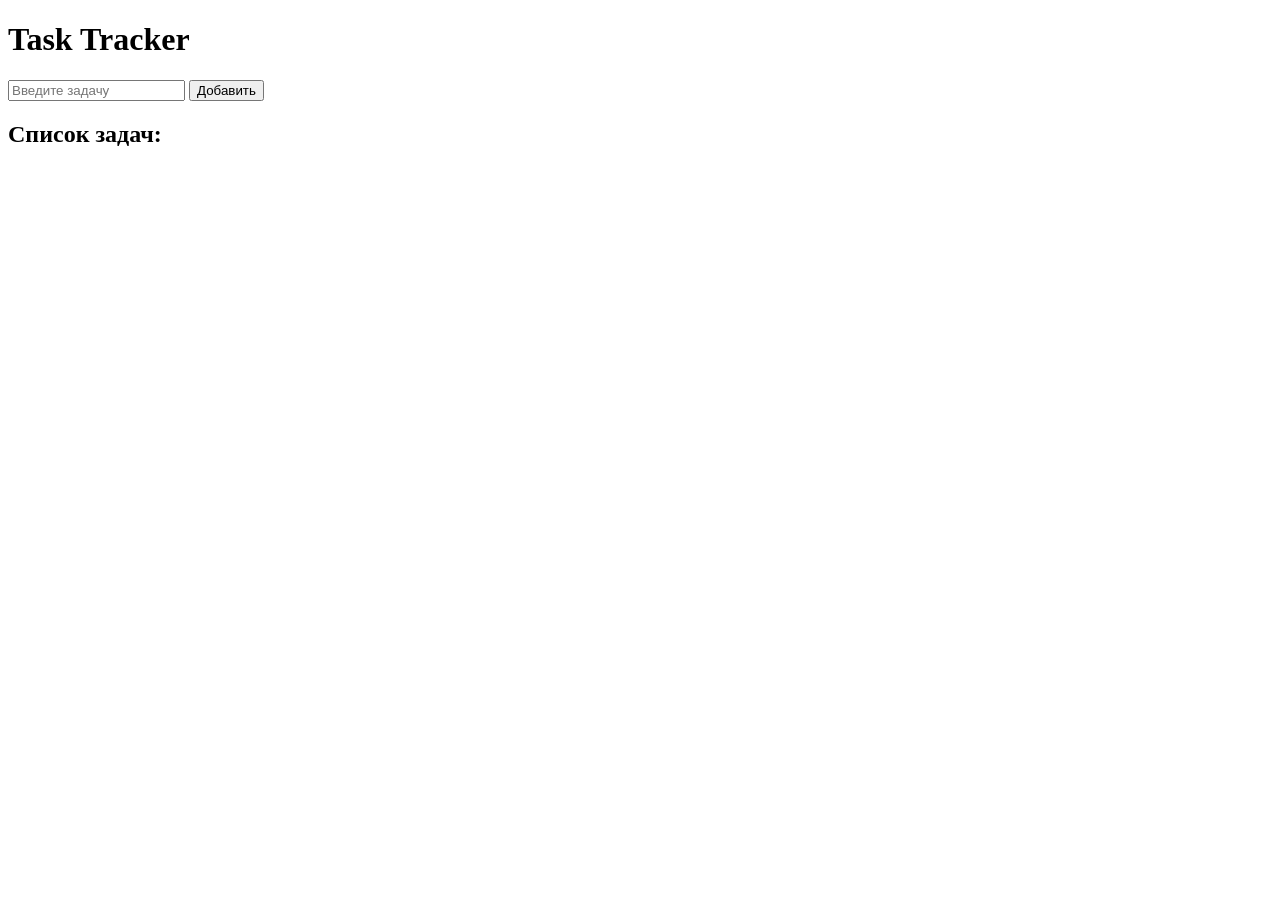
==== Tracker/wwwroot/index.html @ 6a4b8566 "Добавление html and js" ====
<!DOCTYPE html>
<html>
<head>
    <meta charset="UTF-8"/>
    <title>Task Tracker</title>
    <link rel="stylesheet" href="css/site.css"/>
</head>
<body>
<h1>Task Tracker</h1>
<input id="taskInput" type="text" placeholder="Введите задачу" />
<button onclick="addTask()">Добавить</button>
<h2>Список задач:</h2>
<div id="taskList"></div>
<script src="js/site.js"></script>
</body>
</html>
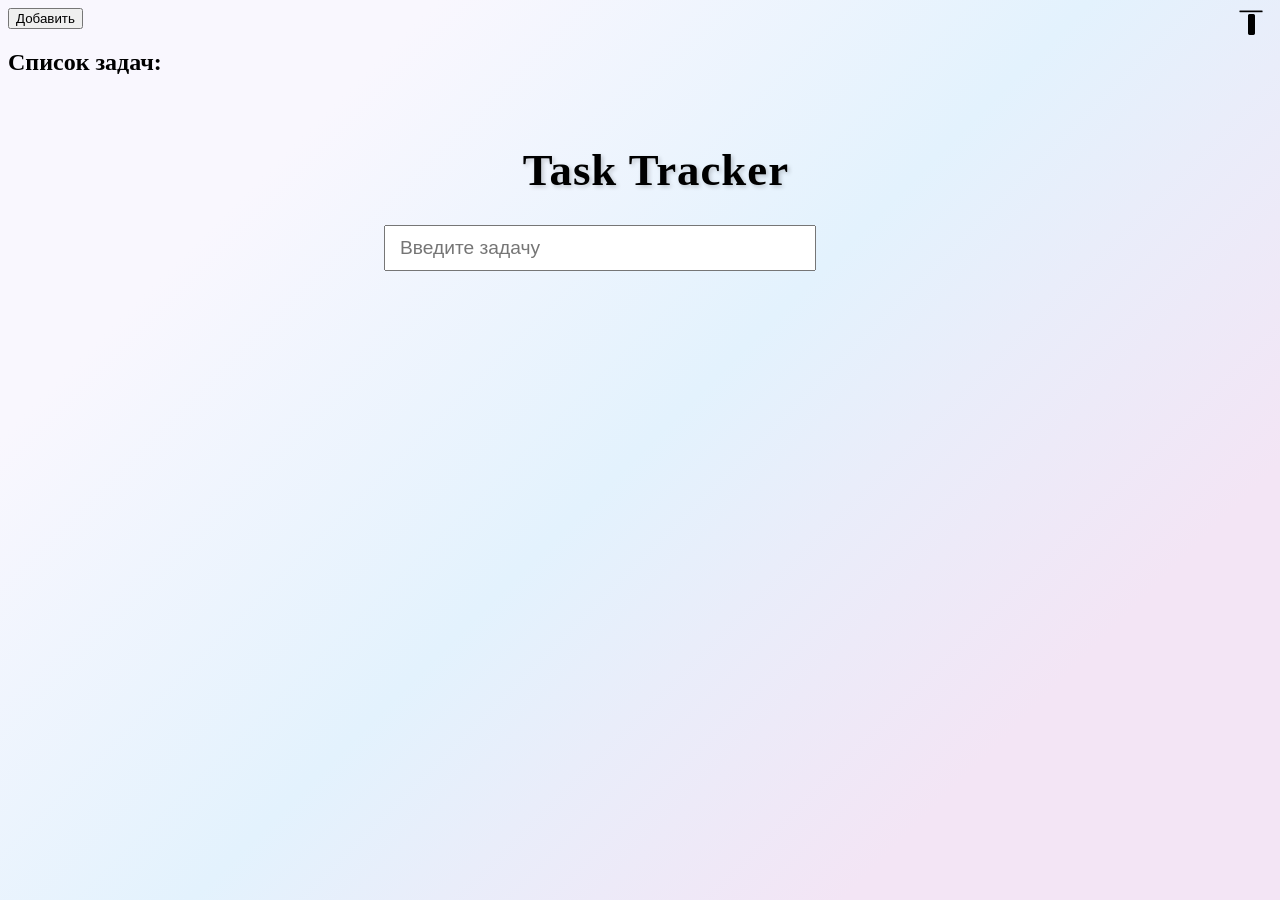
==== commit d7fc3d37: "Отлажены все баги, сделан частичный css" ====
--- a/Tracker/wwwroot/index.html
+++ b/Tracker/wwwroot/index.html
@@ -3,9 +3,11 @@
 <head>
     <meta charset="UTF-8"/>
     <title>Task Tracker</title>
+    <link rel="stylesheet" href="https://cdn.jsdelivr.net/npm/bootstrap-icons@1.10.0/font/bootstrap-icons.css">
     <link rel="stylesheet" href="css/site.css"/>
 </head>
 <body>
+<i class="bi bi-align-top" id="f_i"></i>
 <h1>Task Tracker</h1>
 <input id="taskInput" type="text" placeholder="Введите задачу" />
 <button onclick="addTask()">Добавить</button>
--- a/Tracker/wwwroot/css/site.css
+++ b/Tracker/wwwroot/css/site.css
@@ -0,0 +1,63 @@
+html {
+  font-size: 14px;
+}
+
+@media (min-width: 768px) {
+  html {
+    font-size: 16px;
+  }
+}
+
+.btn:focus, .btn:active:focus, .btn-link.nav-link:focus, .form-control:focus, .form-check-input:focus {
+  box-shadow: 0 0 0 0.1rem white, 0 0 0 0.25rem #258cfb;
+}
+
+html {
+  position: relative;
+  min-height: 100%;
+}
+
+body {
+  margin-bottom: 60px;
+  background: linear-gradient(135deg,
+  #f9f7fe 20%,    
+  #e3f2fd 50%, 
+  #f3e5f5 80% 
+  );
+}
+
+.form-floating > .form-control-plaintext::placeholder, .form-floating > .form-control::placeholder {
+  color: var(--bs-secondary-color);
+  text-align: end;
+}
+
+.form-floating > .form-control-plaintext:focus::placeholder, .form-floating > .form-control:focus::placeholder {
+  text-align: start;
+}
+
+h1 {
+  font-size: 2.8rem;
+  font-weight: 800;
+  margin-bottom: 10px;
+  position: fixed;
+  top: 15%;
+  left: 45%;
+  transform: translate(-20%, -40%);
+  z-index: 1;
+  text-shadow: 2px 2px 4px rgba(0, 0, 0, 0.2);
+  letter-spacing: 1px;
+}
+#f_i{
+  position: absolute;
+  right: 15px;
+  font-size: 1.75rem;
+}
+#taskInput{
+  position: fixed;
+  top: 25%;
+  left: 30%;
+  width: 100%;
+  max-width: 400px;
+  padding: 10px 14px;
+  font-size: 1.2rem;
+}
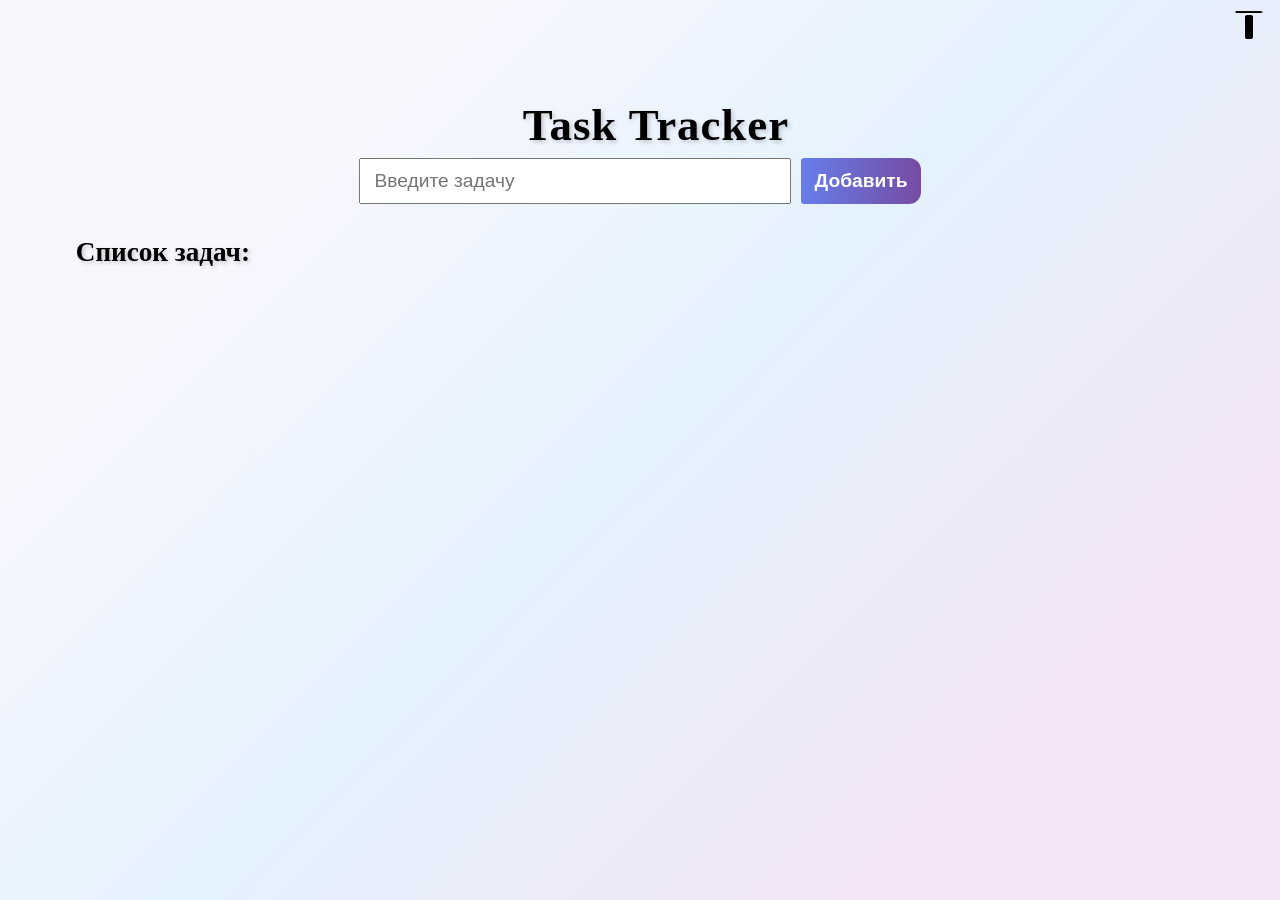
==== commit 60b3e88d: "CSS реализован" ====
--- a/Tracker/wwwroot/index.html
+++ b/Tracker/wwwroot/index.html
@@ -1,18 +1,24 @@
 <!DOCTYPE html>
 <html>
-<head>
-    <meta charset="UTF-8"/>
-    <title>Task Tracker</title>
-    <link rel="stylesheet" href="https://cdn.jsdelivr.net/npm/bootstrap-icons@1.10.0/font/bootstrap-icons.css">
-    <link rel="stylesheet" href="css/site.css"/>
-</head>
-<body>
-<i class="bi bi-align-top" id="f_i"></i>
-<h1>Task Tracker</h1>
-<input id="taskInput" type="text" placeholder="Введите задачу" />
-<button onclick="addTask()">Добавить</button>
-<h2>Список задач:</h2>
-<div id="taskList"></div>
-<script src="js/site.js"></script>
-</body>
+    <head>
+        <meta charset="UTF-8"/>
+        <title>Task Tracker</title>
+        <link rel="stylesheet" href="https://cdn.jsdelivr.net/npm/bootstrap-icons@1.10.0/font/bootstrap-icons.css">
+        <link rel="stylesheet" href="css/site.css"/>
+    </head>
+    <body>
+        <i class="bi bi-align-top" id="f_i"></i>
+        <h1>Task Tracker</h1>
+        <div class="container">
+            <input id="taskInput" type="text" placeholder="Введите задачу" />
+            <button id="add" onclick="addTask()">Добавить</button>
+        </div>
+        <div class="list_container">
+            <div class="list-header">
+                <h2>Список задач:</h2>
+            </div>
+            <div id="taskList"></div>
+        </div>
+    <script src="js/site.js"></script>
+    </body>
 </html>
--- a/Tracker/wwwroot/css/site.css
+++ b/Tracker/wwwroot/css/site.css
@@ -40,7 +40,7 @@
   font-weight: 800;
   margin-bottom: 10px;
   position: fixed;
-  top: 15%;
+  top: 10%;
   left: 45%;
   transform: translate(-20%, -40%);
   z-index: 1;
@@ -50,14 +50,114 @@
 #f_i{
   position: absolute;
   right: 15px;
-  font-size: 1.75rem;
+  font-size: 2rem;
+}
+.container{
+  display: flex;
+  flex-wrap: nowrap;
+  justify-content: center;
+  padding: 150px;
+  gap: 10px;
 }
 #taskInput{
-  position: fixed;
-  top: 25%;
-  left: 30%;
   width: 100%;
   max-width: 400px;
   padding: 10px 14px;
   font-size: 1.2rem;
-}+}
+#add{
+  background: linear-gradient(90deg, #667eea, #764ba2);
+  color: white;
+  border: none;
+  padding: 10px 14px;
+  border-radius: 3px 12px 12px 3px;
+  font-size: 1.2rem;
+  font-weight: 600;
+  cursor: pointer;
+  white-space: nowrap;
+}
+
+.list_container {
+  display: flex;
+  align-items: flex-start;
+  gap: 40px;
+  max-width: 900px;
+  margin: -150px auto 0;
+  padding: 0 20px;
+  transform: translateX(-60px);
+}
+.list-header{
+  width: 200px;
+  padding-top: 10px;
+}
+.list_container h2{
+  font-size: 1.7rem;
+  font-weight: 800;
+  margin-bottom: 10px;
+  transform: translateX(-80px);
+  text-shadow: 2px 2px 4px rgba(0, 0, 0, 0.2);
+  text-align: right;
+  white-space: nowrap;
+}
+
+#taskList{
+  margin-top: 20px;
+  flex: 1;
+  max-width: 500px;
+  min-height: 200px;
+}
+.task{
+  background: whitesmoke;
+  border-radius: 12px;
+  padding: 18px 22px;
+  margin-bottom: 12px;
+  box-shadow: 0 4px 15px rgba(0, 0, 0, 0.05);
+  border: 1px solid #eee;
+  display: flex;
+  align-items: center;  
+  justify-content: space-between;
+}
+.task:hover{
+  transform: translateY(-3px);
+  box-shadow: 0 4px 15px rgba(0, 0, 0, 0.05);
+}
+.task-text{
+  font-size: 1.5rem;
+  color: #333;
+  flex: 1;
+  padding-left: 15px;
+  position: relative;
+}
+.task-text::before{
+  content: '•';
+  position: absolute;
+  left: 0;
+  padding: 0 -15px;
+  color: black;
+  font-size: 1.8rem;
+  font-weight: bold;
+}
+.btn_del{
+  font-size: 0.9rem;
+  padding: 8px 15px;
+  background: linear-gradient(90deg, #ff6b6b, #ff4757);
+  color: white;
+  border: none;
+  border-radius: 8px;
+  font-weight: 600;
+  cursor: pointer;
+  transition: all 0.3s ease;
+}
+.btn_del:hover{
+  background: linear-gradient(90deg, #ff4757, #ff3333);
+}
+#n_f{
+  margin-top: 17px;
+  font-size: 1.1rem;
+  text-align: center;
+  color: black;
+  font-weight: bold;
+  background: rgba(255, 255, 255, 0.7);
+  border-radius: 12px;
+  border: 2px dashed #ddd;
+}
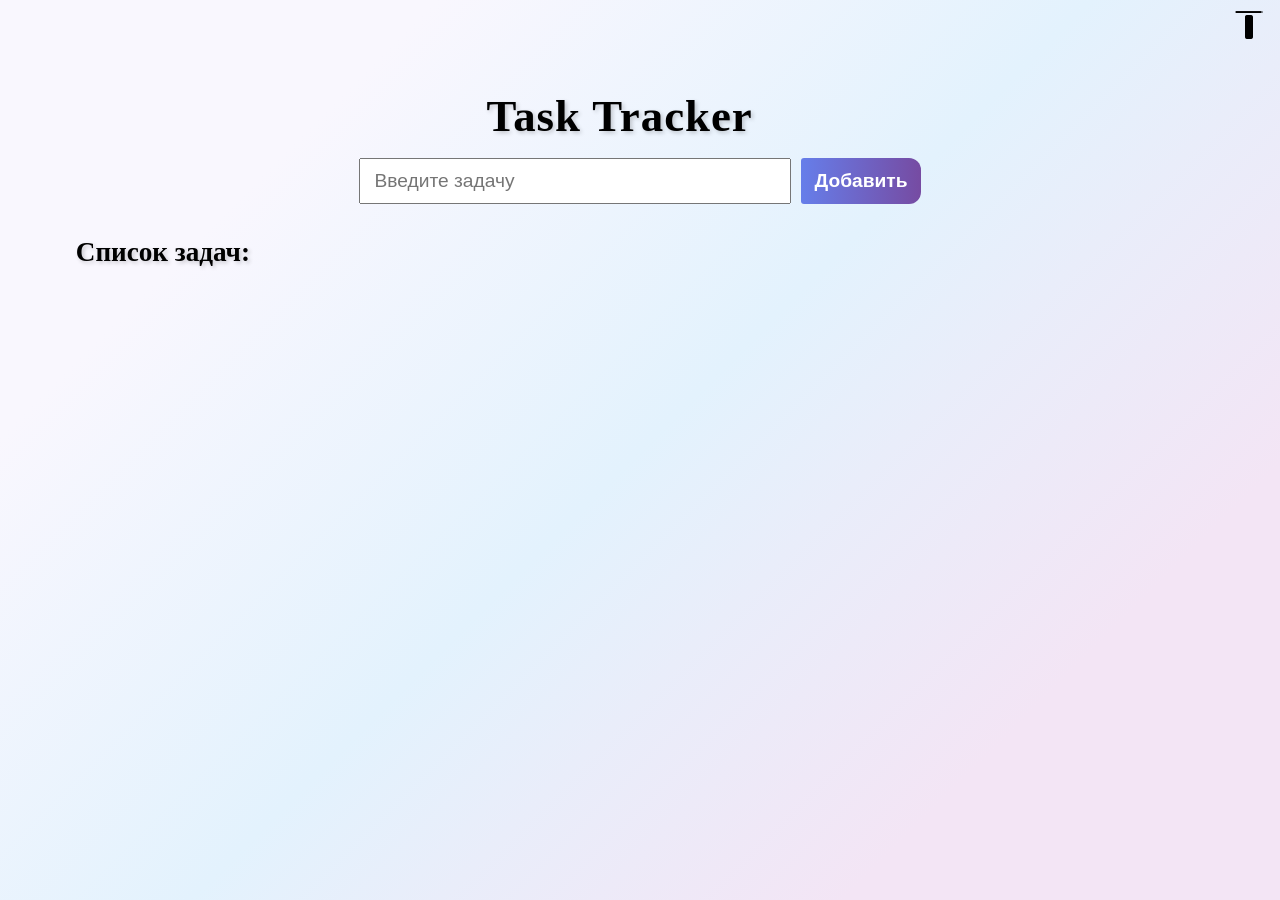
==== commit f3d51438: "Полное готовое веб-приложение" ====
--- a/Tracker/wwwroot/index.html
+++ b/Tracker/wwwroot/index.html
@@ -8,7 +8,9 @@
     </head>
     <body>
         <i class="bi bi-align-top" id="f_i"></i>
-        <h1>Task Tracker</h1>
+        <div id="title_h1">
+            <h1>Task Tracker</h1>
+        </div>
         <div class="container">
             <input id="taskInput" type="text" placeholder="Введите задачу" />
             <button id="add" onclick="addTask()">Добавить</button>
--- a/Tracker/wwwroot/css/site.css
+++ b/Tracker/wwwroot/css/site.css
@@ -36,17 +36,16 @@
 }
 
 h1 {
+  position: absolute;
+  left: 38%;
+  top: 60px;
   font-size: 2.8rem;
   font-weight: 800;
-  margin-bottom: 10px;
-  position: fixed;
-  top: 10%;
-  left: 45%;
-  transform: translate(-20%, -40%);
-  z-index: 1;
   text-shadow: 2px 2px 4px rgba(0, 0, 0, 0.2);
   letter-spacing: 1px;
+  z-index: 1;
 }
+
 #f_i{
   position: absolute;
   right: 15px;
@@ -105,8 +104,10 @@
   flex: 1;
   max-width: 500px;
   min-height: 200px;
+  
 }
 .task{
+  flex-wrap: wrap;
   background: whitesmoke;
   border-radius: 12px;
   padding: 18px 22px;
@@ -124,9 +125,12 @@
 .task-text{
   font-size: 1.5rem;
   color: #333;
-  flex: 1;
+  flex: 1 1 40%;
+  max-width: 250px;
   padding-left: 15px;
   position: relative;
+  word-wrap: break-word;
+  overflow-wrap: break-word;
 }
 .task-text::before{
   content: '•';
@@ -161,3 +165,22 @@
   border-radius: 12px;
   border: 2px dashed #ddd;
 }
+.edit_btn{
+  font-size: 0.7rem;
+  padding: 6px 12px;
+  margin-right: 5px;
+  background: linear-gradient(135deg, #4facfe, #0f5132);
+  color: white;
+  border: none;
+  border-radius: 8px;
+  font-weight: 600;
+  cursor: pointer;
+  transition: all 0.3s ease;
+}
+.edit_btn:hover{
+  background: linear-gradient(135deg, #3a9cf5, #0d4528);
+}
+.edit_btn.save_mode {
+  font-size: 0.75rem;
+  background: linear-gradient(135deg, #2a8bf2, #198754);
+}
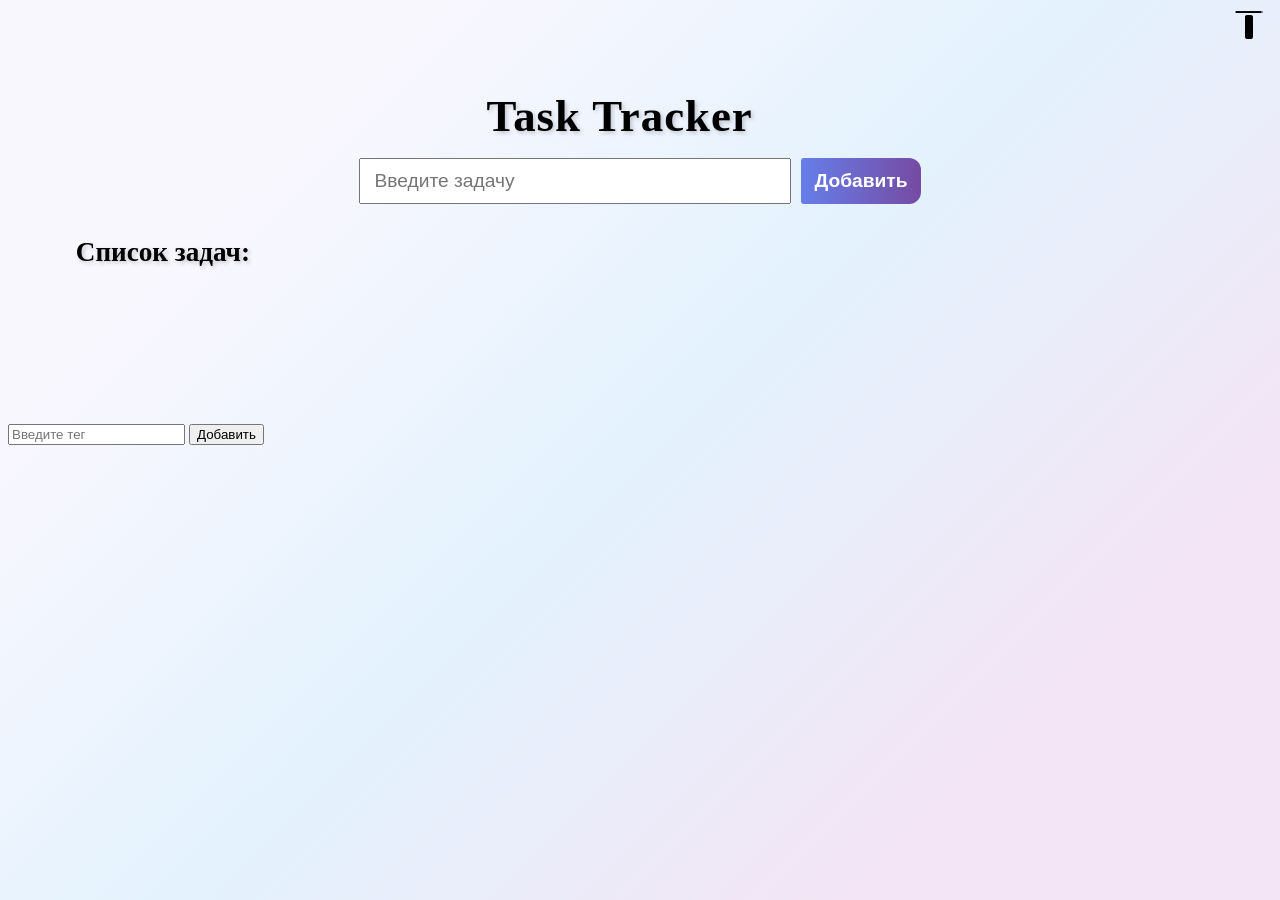
==== commit e2634572: "Добавлены изменения" ====
--- a/Tracker/wwwroot/index.html
+++ b/Tracker/wwwroot/index.html
@@ -11,16 +11,29 @@
         <div id="title_h1">
             <h1>Task Tracker</h1>
         </div>
+        <!--Основное поле для ввода задачи -->
         <div class="container">
             <input id="taskInput" type="text" placeholder="Введите задачу" />
             <button id="add" onclick="addTask()">Добавить</button>
         </div>
+        <!--Главня задача -->
         <div class="list_container">
             <div class="list-header">
                 <h2>Список задач:</h2>
             </div>
             <div id="taskList"></div>
         </div>
-    <script src="js/site.js"></script>
+        <!--Для тегов контейнер -->
+        <div>
+            <input id="tagInput" type="text" placeholder="Введите тег" />
+            <button onclick="CreatedTag()">Добавить</button>
+            <div id="tags-container">
+                <div class="tags-section"></div>
+            </div>
+        </div>
+        <script src="js/site.js"></script>
+        <script src="js/subtask.js"></script>
+        <script src="js/comment.js"></script>
+        <script src="js/tags.js"></script>
     </body>
 </html>
--- a/Tracker/wwwroot/css/site.css
+++ b/Tracker/wwwroot/css/site.css
@@ -141,6 +141,7 @@
   font-size: 1.8rem;
   font-weight: bold;
 }
+
 .btn_del{
   font-size: 0.9rem;
   padding: 8px 15px;
@@ -183,4 +184,22 @@
 .edit_btn.save_mode {
   font-size: 0.75rem;
   background: linear-gradient(135deg, #2a8bf2, #198754);
-}+}
+.subtask {
+  display: block;        
+  width: 100%;           
+  margin: 5px 0;        
+  padding: 5px;          
+  border-bottom: 1px solid #eee;
+}
+.sub_btn_del{
+  font-size: 0.8rem;
+  padding: 2px 5px;
+  background: linear-gradient(90deg, #ff6b6b, #ff4757);
+  color: white;
+  border: none;
+  border-radius: 8px;
+  font-weight: 600;
+  cursor: pointer;
+  transition: all 0.3s ease;
+}
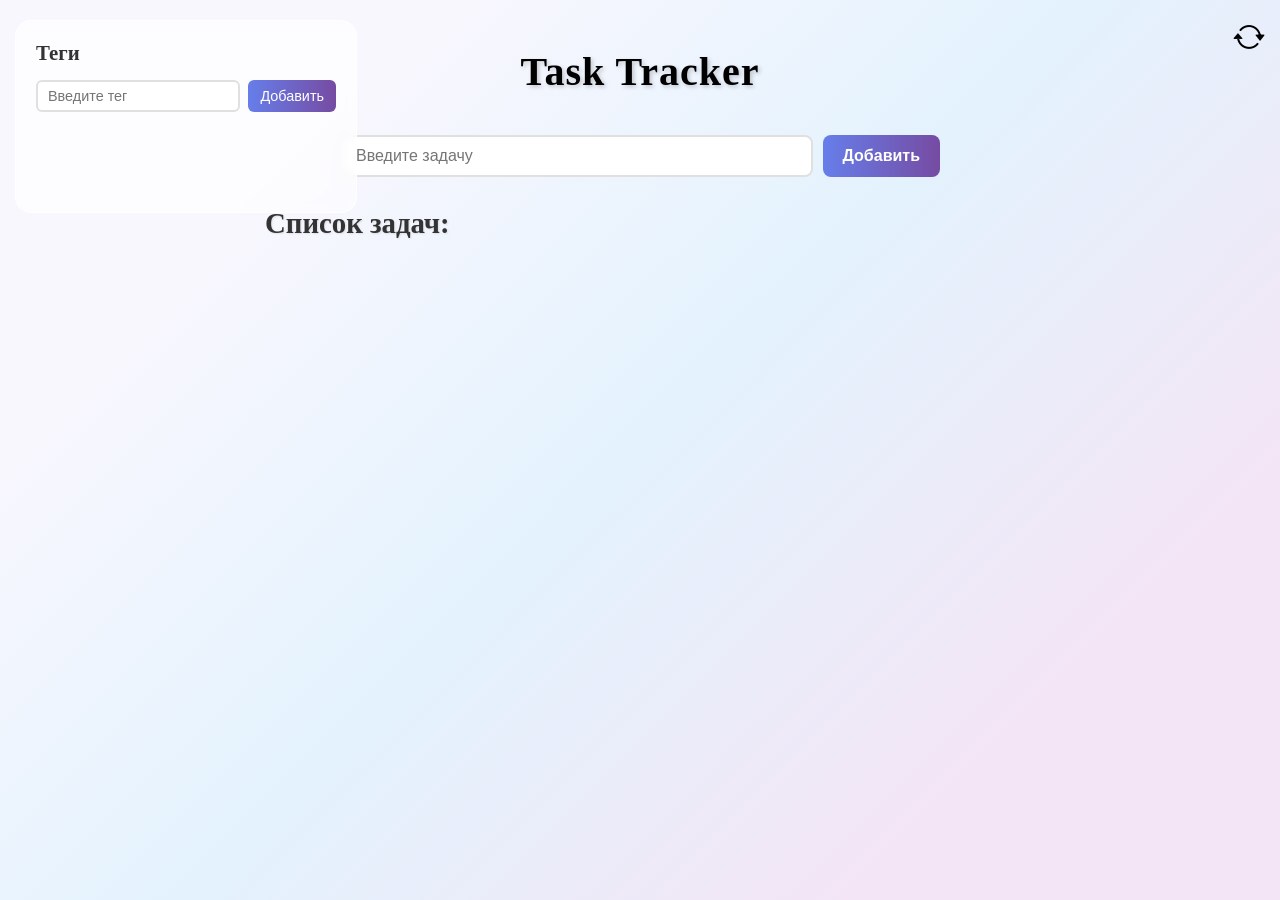
==== commit 1d5fdf1d: "Project" ====
--- a/Tracker/wwwroot/index.html
+++ b/Tracker/wwwroot/index.html
@@ -1,39 +1,45 @@
 <!DOCTYPE html>
 <html>
-    <head>
-        <meta charset="UTF-8"/>
-        <title>Task Tracker</title>
-        <link rel="stylesheet" href="https://cdn.jsdelivr.net/npm/bootstrap-icons@1.10.0/font/bootstrap-icons.css">
-        <link rel="stylesheet" href="css/site.css"/>
-    </head>
-    <body>
-        <i class="bi bi-align-top" id="f_i"></i>
-        <div id="title_h1">
-            <h1>Task Tracker</h1>
-        </div>
-        <!--Основное поле для ввода задачи -->
-        <div class="container">
-            <input id="taskInput" type="text" placeholder="Введите задачу" />
-            <button id="add" onclick="addTask()">Добавить</button>
-        </div>
-        <!--Главня задача -->
-        <div class="list_container">
-            <div class="list-header">
-                <h2>Список задач:</h2>
-            </div>
-            <div id="taskList"></div>
-        </div>
-        <!--Для тегов контейнер -->
-        <div>
+<head>
+    <meta charset="UTF-8"/>
+    <title>Task Tracker</title>
+    <link rel="stylesheet" href="https://cdn.jsdelivr.net/npm/bootstrap-icons@1.10.0/font/bootstrap-icons.css">
+    <link rel="stylesheet" href="css/site.css"/>
+</head>
+<body>
+<i class="bi bi-arrow-repeat" id="f_i"></i>
+
+<h1>Task Tracker</h1>
+
+<!-- Основное поле для ввода задачи -->
+<div class="container">
+    <input id="taskInput" type="text" placeholder="Введите задачу" />
+    <button id="add" onclick="addTask()">Добавить</button>
+</div>
+
+<!-- Список задач -->
+<div class="list_container">
+    <div class="list-header">
+        <h2>Список задач:</h2>
+    </div>
+    <div id="taskList"></div>
+</div>
+
+<!-- Секция тегов (под списком задач) -->
+<div class="tags-section">
+    <div class="tags-header">
+        <h3>Теги</h3>
+        <div class="tag-input-container">
             <input id="tagInput" type="text" placeholder="Введите тег" />
             <button onclick="CreatedTag()">Добавить</button>
-            <div id="tags-container">
-                <div class="tags-section"></div>
-            </div>
         </div>
-        <script src="js/site.js"></script>
-        <script src="js/subtask.js"></script>
-        <script src="js/comment.js"></script>
-        <script src="js/tags.js"></script>
-    </body>
+    </div>
+    <div id="tags-container"></div>
+</div>
+
+<script src="js/site.js"></script>
+<script src="js/subtask.js"></script>
+<script src="js/comment.js"></script>
+<script src="js/tags.js"></script>
+</body>
 </html>
--- a/Tracker/wwwroot/css/site.css
+++ b/Tracker/wwwroot/css/site.css
@@ -20,186 +20,397 @@
 body {
   margin-bottom: 60px;
   background: linear-gradient(135deg,
-  #f9f7fe 20%,    
-  #e3f2fd 50%, 
-  #f3e5f5 80% 
+  #f9f7fe 20%,
+  #e3f2fd 50%,
+  #f3e5f5 80%
   );
-}
-
-.form-floating > .form-control-plaintext::placeholder, .form-floating > .form-control::placeholder {
-  color: var(--bs-secondary-color);
-  text-align: end;
-}
-
-.form-floating > .form-control-plaintext:focus::placeholder, .form-floating > .form-control:focus::placeholder {
-  text-align: start;
+  padding: 20px;
 }
 
 h1 {
-  position: absolute;
-  left: 38%;
-  top: 60px;
-  font-size: 2.8rem;
+  text-align: center;
+  font-size: 2.5rem;
   font-weight: 800;
   text-shadow: 2px 2px 4px rgba(0, 0, 0, 0.2);
   letter-spacing: 1px;
-  z-index: 1;
+  margin: 20px 0 40px 0;
 }
 
 #f_i{
   position: absolute;
   right: 15px;
+  top: 20px;
   font-size: 2rem;
-}
-.container{
-  display: flex;
-  flex-wrap: nowrap;
+  cursor: pointer;
+}
+
+/* Основной контейнер для ввода задачи */
+.container {
+  display: flex;
   justify-content: center;
-  padding: 150px;
   gap: 10px;
-}
-#taskInput{
-  width: 100%;
-  max-width: 400px;
+  margin-bottom: 30px;
+  max-width: 600px;
+  margin-left: auto;
+  margin-right: auto;
+}
+
+#taskInput {
+  flex: 1;
   padding: 10px 14px;
-  font-size: 1.2rem;
-}
-#add{
+  font-size: 1rem;
+  border: 2px solid #e0e0e0;
+  border-radius: 8px;
+  transition: all 0.3s ease;
+}
+
+#taskInput:focus {
+  border-color: #667eea;
+  outline: none;
+  box-shadow: 0 0 0 3px rgba(102, 126, 234, 0.1);
+}
+
+#add {
   background: linear-gradient(90deg, #667eea, #764ba2);
   color: white;
   border: none;
-  padding: 10px 14px;
-  border-radius: 3px 12px 12px 3px;
-  font-size: 1.2rem;
+  padding: 10px 20px;
+  border-radius: 8px;
+  font-size: 1rem;
   font-weight: 600;
   cursor: pointer;
   white-space: nowrap;
-}
-
+  transition: all 0.3s ease;
+}
+
+#add:hover {
+  transform: translateY(-2px);
+  box-shadow: 0 4px 15px rgba(102, 126, 234, 0.3);
+}
+
+/* Контейнер для списка задач */
 .list_container {
+  max-width: 750px;
+  margin: 0 auto 30px auto;
+}
+
+.list-header h2 {
+  font-size: 1.8rem;
+  font-weight: 700;
+  color: #333;
+  margin-bottom: 20px;
+  text-shadow: 1px 1px 2px rgba(0, 0, 0, 0.1);
+}
+
+#taskList {
+  min-height: 200px;
+}
+
+/* Стиль задачи */
+.task {
+  background: white;
+  border-radius: 12px;
+  padding: 15px;
+  margin-bottom: 15px;
+  box-shadow: 0 2px 8px rgba(0, 0, 0, 0.05);
+  border: 1px solid #eee;
+  display: flex;
+  flex-direction: column;
+  transition: all 0.3s ease;
+}
+
+.task:hover {
+  box-shadow: 0 4px 12px rgba(0, 0, 0, 0.1);
+}
+
+/* Контейнер для тегов в задаче */
+.task-tags-container {
+  display: flex;
+  flex-wrap: wrap;
+  gap: 5px;
+  margin-bottom: 10px;
+}
+
+/* Стиль для тегов внутри задачи */
+.task-tag {
+  background: linear-gradient(135deg, #667eea, #764ba2);
+  color: white;
+  padding: 2px 8px;
+  border-radius: 12px;
+  font-size: 0.75rem;
+  display: inline-flex;
+  align-items: center;
+}
+
+.task-tag span {
+  margin-left: 4px;
+  font-weight: bold;
+  cursor: pointer;
+  font-size: 0.8rem;
+}
+
+/* Контейнер для содержимого задачи */
+.task-content {
   display: flex;
   align-items: flex-start;
-  gap: 40px;
-  max-width: 900px;
-  margin: -150px auto 0;
-  padding: 0 20px;
-  transform: translateX(-60px);
-}
-.list-header{
-  width: 200px;
-  padding-top: 10px;
-}
-.list_container h2{
-  font-size: 1.7rem;
-  font-weight: 800;
-  margin-bottom: 10px;
-  transform: translateX(-80px);
-  text-shadow: 2px 2px 4px rgba(0, 0, 0, 0.2);
-  text-align: right;
-  white-space: nowrap;
-}
-
-#taskList{
-  margin-top: 20px;
-  flex: 1;
-  max-width: 500px;
-  min-height: 200px;
-  
-}
-.task{
-  flex-wrap: wrap;
-  background: whitesmoke;
-  border-radius: 12px;
-  padding: 18px 22px;
-  margin-bottom: 12px;
-  box-shadow: 0 4px 15px rgba(0, 0, 0, 0.05);
-  border: 1px solid #eee;
-  display: flex;
-  align-items: center;  
-  justify-content: space-between;
-}
-.task:hover{
-  transform: translateY(-3px);
-  box-shadow: 0 4px 15px rgba(0, 0, 0, 0.05);
-}
-.task-text{
+  gap: 15px;
+}
+
+/* Текст задачи */
+.task-text {
   font-size: 1.5rem;
   color: #333;
-  flex: 1 1 40%;
-  max-width: 250px;
+  font-weight: 700;
+  min-width: 150px;
   padding-left: 15px;
   position: relative;
-  word-wrap: break-word;
-  overflow-wrap: break-word;
-}
-.task-text::before{
+}
+
+.task-text::before {
   content: '•';
   position: absolute;
   left: 0;
-  padding: 0 -15px;
-  color: black;
-  font-size: 1.8rem;
+  color: #667eea;
+  font-size: 1.5rem;
   font-weight: bold;
 }
 
-.btn_del{
+/* Контейнер для кнопок */
+.task-buttons {
+  display: grid;
+  grid-template-columns: 1fr 1fr; 
+  gap: 15px;
+  width: 250px; 
+  margin-left: 240px;
+}
+
+/* Компактные кнопки */
+.task button {
+  padding: 4px 8px;
+  font-size: 0.75rem;
+  border: none;
+  border-radius: 4px;
+  font-weight: 500;
+  cursor: pointer;
+  transition: all 0.2s ease;
+  white-space: nowrap;
+}
+
+/* Стили для разных типов кнопок */
+.sub_btn, .sub_list, .add_com {
+  background: linear-gradient(135deg, #a8edea, #fed6e3);
+  color: #333;
+}
+
+.edit_btn {
+  background: linear-gradient(135deg, #4facfe, #00f2fe);
+  color: white;
+}
+
+.btn_del {
+  background: linear-gradient(90deg, #ff6b6b, #ff4757);
+  color: white;
+}
+
+.edit_btn.save_mode {
+  background: linear-gradient(135deg, #2a8bf2, #198754);
+}
+
+.subtask {
+  display: flex;
+  align-items: center;
+  gap: 8px;
+  padding: 5px 0;
+  margin-left: 20px;
   font-size: 0.9rem;
-  padding: 8px 15px;
-  background: linear-gradient(90deg, #ff6b6b, #ff4757);
+  border-bottom: 1px solid #f0f0f0;
+}
+
+.subtask input[type="checkbox"] {
+  margin: 0;
+}
+
+.sub-task-text {
+  flex: 1;
+  font-size: 0.9rem;
+}
+
+.sub_btn_del {
+  padding: 2px 6px !important;
+  font-size: 0.7rem !important;
+  background: linear-gradient(90deg, #ff6b6b, #ff4757) !important;
+  color: white !important;
+}
+
+.listClose {
+  margin-top: 8px;
+  margin-left: 20px;
+  background: none !important;
+  color: #667eea !important;
+  text-decoration: underline;
+  font-size: 0.8rem !important;
+  padding: 2px 0 !important;
+}
+
+.tags-section {
+  max-width: 300px;
+  position: fixed; 
+  top: 20px;
+  left: 15px;
+  width: 300px;
+  margin: 0;
+  padding: 20px;
+  background: rgba(255, 255, 255, 0.6);
+  backdrop-filter: blur(5px);
+  border-radius: 16px;
+  border: 1px solid rgba(255, 255, 255, 0.8);
+}
+
+.tags-header {
+  display: flex;
+  align-items: center;
+  gap: 15px;
+  margin-bottom: 20px;
+  flex-wrap: wrap;
+}
+
+.tags-header h3 {
+  font-size: 1.3rem;
+  font-weight: 700;
+  color: #333;
+  margin: 0;
+}
+
+.tag-input-container {
+  display: flex;
+  gap: 8px;
+  flex: 1;
+  max-width: 350px;
+}
+
+#tagInput {
+  flex: 1;
+  padding: 6px 10px;
+  border: 2px solid #e0e0e0;
+  border-radius: 6px;
+  font-size: 0.9rem;
+}
+
+#tagInput:focus {
+  border-color: #667eea;
+  outline: none;
+}
+
+button[onclick="CreatedTag()"] {
+  background: linear-gradient(90deg, #667eea, #764ba2);
   color: white;
   border: none;
-  border-radius: 8px;
-  font-weight: 600;
-  cursor: pointer;
-  transition: all 0.3s ease;
-}
-.btn_del:hover{
-  background: linear-gradient(90deg, #ff4757, #ff3333);
-}
-#n_f{
-  margin-top: 17px;
-  font-size: 1.1rem;
+  padding: 6px 12px;
+  border-radius: 6px;
+  font-size: 0.9rem;
+  font-weight: 500;
+  cursor: pointer;
+  white-space: nowrap;
+}
+
+
+#tags-container {
+  display: flex;
+  flex-wrap: wrap;
+  gap: 8px;
+  min-height: 60px;
+}
+
+.tag {
+  background: linear-gradient(135deg, #667eea, #764ba2);
+  color: white;
+  padding: 4px 12px;
+  border-radius: 16px;
+  font-size: 0.85rem;
+  cursor: grab;
+  display: inline-block;
+  box-shadow: 0 2px 5px rgba(102, 126, 234, 0.2);
+  transition: all 0.2s ease;
+  border: 1px solid rgba(255, 255, 255, 0.2);
+}
+
+.tag:hover {
+  transform: translateY(-1px);
+  box-shadow: 0 3px 8px rgba(102, 126, 234, 0.3);
+}
+
+.tag:active {
+  cursor: grabbing;
+  transform: scale(0.98);
+}
+
+#n_f {
   text-align: center;
-  color: black;
-  font-weight: bold;
+  color: #666;
+  font-weight: 500;
   background: rgba(255, 255, 255, 0.7);
   border-radius: 12px;
   border: 2px dashed #ddd;
-}
-.edit_btn{
-  font-size: 0.7rem;
-  padding: 6px 12px;
-  margin-right: 5px;
-  background: linear-gradient(135deg, #4facfe, #0f5132);
-  color: white;
-  border: none;
-  border-radius: 8px;
-  font-weight: 600;
-  cursor: pointer;
-  transition: all 0.3s ease;
-}
-.edit_btn:hover{
-  background: linear-gradient(135deg, #3a9cf5, #0d4528);
-}
-.edit_btn.save_mode {
-  font-size: 0.75rem;
-  background: linear-gradient(135deg, #2a8bf2, #198754);
-}
-.subtask {
-  display: block;        
-  width: 100%;           
-  margin: 5px 0;        
-  padding: 5px;          
-  border-bottom: 1px solid #eee;
-}
-.sub_btn_del{
+  padding: 30px;
+}
+.subtask.completed {
+  background-color: rgba(40, 167, 69, 0.15); 
+  border-left: 3px solid #28a745; 
+  border-radius: 6px;
+}
+
+.subtask.completed .sub-task-text {
+  color: #28a745;  /* Зеленый текст */
+  font-weight: 500;
+}
+/* Стиль для выполненной задачи (когда все подзадачи сделаны) */
+.task-completed {
+  background-color: rgba(40, 167, 69, 0.1) !important;
+  border-left: 4px solid #28a745;
+}
+
+.task-completed .task-text {
+  color: #28a745;
+  font-weight: 500;
+}
+input[id^="task-right-container-"] {
+  width: 250px;
+  padding: 4px 8px;
   font-size: 0.8rem;
-  padding: 2px 5px;
-  background: linear-gradient(90deg, #ff6b6b, #ff4757);
-  color: white;
-  border: none;
-  border-radius: 8px;
-  font-weight: 600;
-  cursor: pointer;
-  transition: all 0.3s ease;
-}
+  border: 1px solid #ddd;
+  border-radius: 4px;
+  height: 28px;
+  box-sizing: border-box;
+  position: relative;
+  bottom: 40px;
+  left: 20px;
+}
+#bb{
+  gap: 12px; 
+  margin-top: 20px;
+  justify-content: flex-start;
+  align-items: center;
+  flex-wrap: wrap;
+}
+/* Стили для чекбокса */
+.subtask input[type="checkbox"] {
+  width: 18px;
+  height: 18px;
+  cursor: pointer;
+  accent-color: #4CAF50; /* Цвет когда отмечен */
+  margin-right: 10px;
+}
+
+/* Стили для выполненной подзадачи */
+.subtask.completed {
+  opacity: 0.8;
+  background-color: rgba(76, 175, 80, 0.1);
+  border-radius: 5px;
+  padding: 5px;
+}
+
+.subtask.completed .sub-task-text {
+  text-decoration: line-through;
+  color: #666;
+}
+    
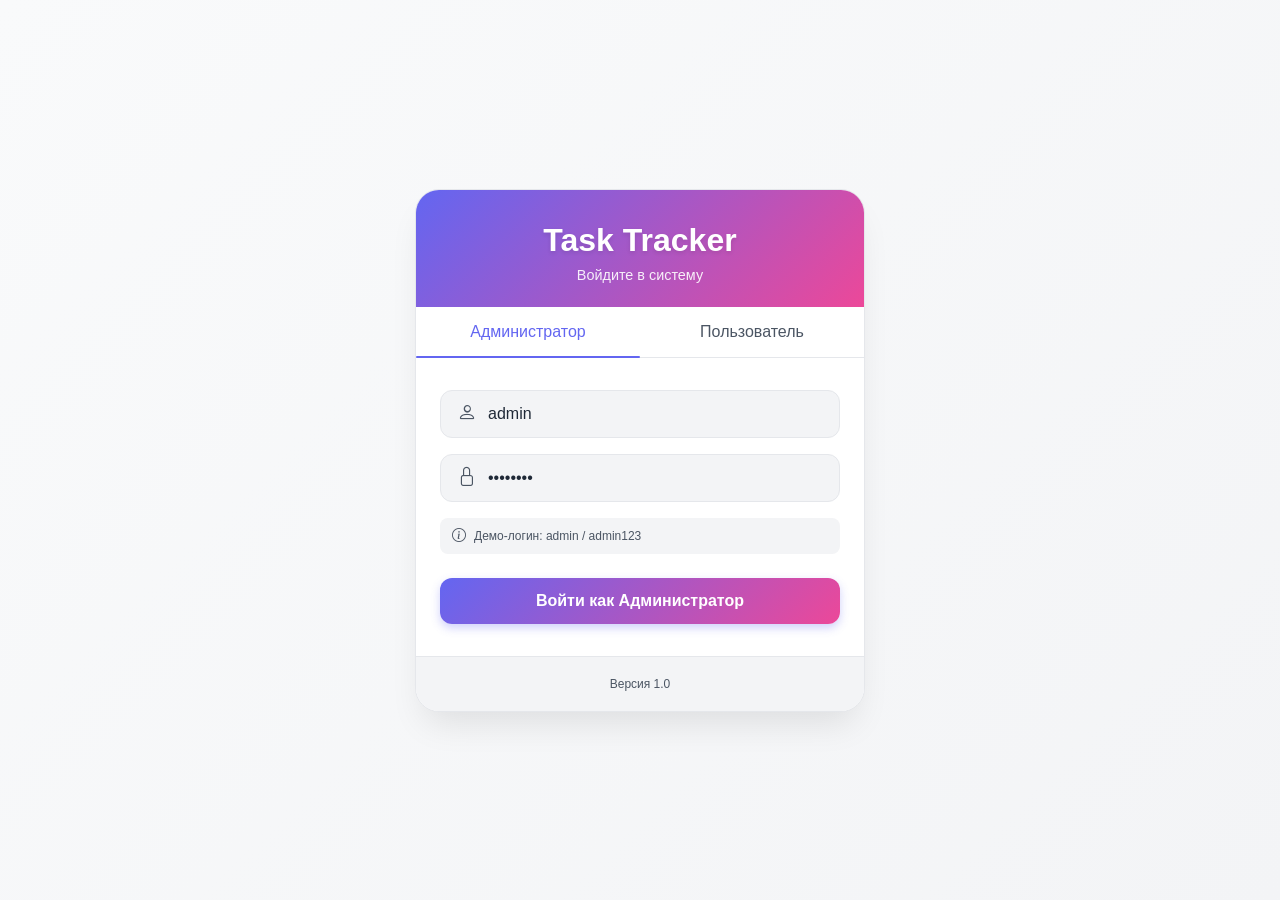
==== commit a535039e: "Created user window" ====
--- a/Tracker/wwwroot/index.html
+++ b/Tracker/wwwroot/index.html
@@ -1,45 +1,61 @@
 <!DOCTYPE html>
-<html>
+<html lang="ru">
 <head>
-    <meta charset="UTF-8"/>
-    <title>Task Tracker</title>
+    <meta charset="UTF-8">
+    <meta name="viewport" content="width=device-width, initial-scale=1.0">
+    <title>Task Tracker - Вход</title>
     <link rel="stylesheet" href="https://cdn.jsdelivr.net/npm/bootstrap-icons@1.10.0/font/bootstrap-icons.css">
-    <link rel="stylesheet" href="css/site.css"/>
+    <link rel="stylesheet" href="css/main.css"/>
 </head>
 <body>
-<i class="bi bi-arrow-repeat" id="f_i"></i>
+<div class="auth-container">
+    <div class="auth-card">
+        <div class="auth-header">
+            <h1>Task Tracker</h1>
+            <p>Войдите в систему</p>
+        </div>
 
-<h1>Task Tracker</h1>
+        <div class="auth-tabs">
+            <button class="tab-btn active" data-role="admin">Администратор</button>
+            <button class="tab-btn" data-role="user">Пользователь</button>
+        </div>
 
-<!-- Основное поле для ввода задачи -->
-<div class="container">
-    <input id="taskInput" type="text" placeholder="Введите задачу" />
-    <button id="add" onclick="addTask()">Добавить</button>
-</div>
+        <div class="auth-form" id="adminForm">
+            <div class="input-group">
+                <i class="bi bi-person"></i>
+                <input type="text" id="adminLogin" placeholder="Логин" value="admin">
+            </div>
+            <div class="input-group">
+                <i class="bi bi-lock"></i>
+                <input type="password" id="adminPassword" placeholder="Пароль" value="admin123">
+            </div>
+            <div class="info-text">
+                <i class="bi bi-info-circle"></i>
+                <span>Демо-логин: admin / admin123</span>
+            </div>
+            <button class="auth-btn" onclick="login('admin')">Войти как Администратор</button>
+        </div>
 
-<!-- Список задач -->
-<div class="list_container">
-    <div class="list-header">
-        <h2>Список задач:</h2>
-    </div>
-    <div id="taskList"></div>
-</div>
+        <div class="auth-form hidden" id="userForm">
+            <div class="input-group">
+                <i class="bi bi-person"></i>
+                <input type="text" id="userLogin" placeholder="Логин" value="user">
+            </div>
+            <div class="input-group">
+                <i class="bi bi-lock"></i>
+                <input type="password" id="userPassword" placeholder="Пароль" value="user123">
+            </div>
+            <div class="info-text">
+                <i class="bi bi-info-circle"></i>
+                <span>Демо-логин: user / user123</span>
+            </div>
+            <button class="auth-btn" onclick="login('user')">Войти как Пользователь</button>
+        </div>
 
-<!-- Секция тегов (под списком задач) -->
-<div class="tags-section">
-    <div class="tags-header">
-        <h3>Теги</h3>
-        <div class="tag-input-container">
-            <input id="tagInput" type="text" placeholder="Введите тег" />
-            <button onclick="CreatedTag()">Добавить</button>
+        <div class="auth-footer">
+            <span>Версия 1.0</span>
         </div>
     </div>
-    <div id="tags-container"></div>
 </div>
-
-<script src="js/site.js"></script>
-<script src="js/subtask.js"></script>
-<script src="js/comment.js"></script>
-<script src="js/tags.js"></script>
 </body>
 </html>
--- a/Tracker/wwwroot/css/main.css
+++ b/Tracker/wwwroot/css/main.css
@@ -0,0 +1,234 @@
+:root {
+    --primary: #6366f1;
+    --primary-dark: #4f46e5;
+    --secondary: #ec4899;
+    --success: #22c55e;
+    --danger: #ef4444;
+    --gray-100: #f3f4f6;
+    --gray-200: #e5e7eb;
+    --gray-300: #d1d5db;
+    --gray-600: #4b5563;
+    --gray-800: #1f2937;
+}
+
+* {
+    margin: 0;
+    padding: 0;
+    box-sizing: border-box;
+}
+
+body {
+    font-family: -apple-system, BlinkMacSystemFont, 'Segoe UI', Roboto, sans-serif;
+    background: linear-gradient(135deg, #f9fafb 0%, #f3f4f6 100%);
+    min-height: 100vh;
+    display: flex;
+    align-items: center;
+    justify-content: center;
+    padding: 20px;
+}
+
+/* ===== КОНТЕЙНЕР ВХОДА ===== */
+.auth-container {
+    width: 100%;
+    max-width: 450px;
+}
+
+.auth-card {
+    background: white;
+    border-radius: 24px;
+    box-shadow: 0 20px 35px -10px rgba(0, 0, 0, 0.1);
+    overflow: hidden;
+    transition: transform 0.2s;
+    border: 1px solid var(--gray-200);
+}
+
+/* ===== ЗАГОЛОВОК ===== */
+.auth-header {
+    text-align: center;
+    padding: 32px 24px 24px;
+    background: linear-gradient(135deg, var(--primary), var(--secondary));
+}
+
+.auth-header h1 {
+    font-size: 2rem;
+    font-weight: 700;
+    color: white;
+    margin-bottom: 8px;
+    text-shadow: 0 2px 4px rgba(0, 0, 0, 0.1);
+}
+
+.auth-header p {
+    color: rgba(255, 255, 255, 0.9);
+    font-size: 0.9rem;
+}
+
+/* ===== ВКЛАДКИ ===== */
+.auth-tabs {
+    display: flex;
+    border-bottom: 1px solid var(--gray-200);
+    background: white;
+}
+
+.tab-btn {
+    flex: 1;
+    padding: 16px;
+    background: none;
+    border: none;
+    font-size: 1rem;
+    font-weight: 500;
+    color: var(--gray-600);
+    cursor: pointer;
+    transition: all 0.2s;
+    position: relative;
+}
+
+.tab-btn:hover {
+    color: var(--primary);
+    background: var(--gray-100);
+}
+
+.tab-btn.active {
+    color: var(--primary);
+}
+
+.tab-btn.active::after {
+    content: '';
+    position: absolute;
+    bottom: -1px;
+    left: 0;
+    right: 0;
+    height: 2px;
+    background: var(--primary);
+    border-radius: 2px;
+}
+
+/* ===== ФОРМА ===== */
+.auth-form {
+    padding: 32px 24px;
+}
+
+.auth-form.hidden {
+    display: none;
+}
+
+.input-group {
+    display: flex;
+    align-items: center;
+    gap: 12px;
+    background: var(--gray-100);
+    border-radius: 12px;
+    padding: 12px 16px;
+    margin-bottom: 16px;
+    border: 1px solid var(--gray-200);
+    transition: all 0.2s;
+}
+
+.input-group:focus-within {
+    border-color: var(--primary);
+    box-shadow: 0 0 0 3px rgba(99, 102, 241, 0.1);
+    background: white;
+}
+
+.input-group i {
+    font-size: 1.2rem;
+    color: var(--gray-600);
+}
+
+.input-group input {
+    flex: 1;
+    border: none;
+    background: none;
+    font-size: 1rem;
+    outline: none;
+    color: var(--gray-800);
+}
+
+.input-group input::placeholder {
+    color: var(--gray-300);
+}
+
+.info-text {
+    display: flex;
+    align-items: center;
+    gap: 8px;
+    font-size: 0.75rem;
+    color: var(--gray-600);
+    background: var(--gray-100);
+    padding: 10px 12px;
+    border-radius: 8px;
+    margin-bottom: 24px;
+}
+
+.info-text i {
+    font-size: 0.9rem;
+}
+
+/* ===== КНОПКА ВХОДА ===== */
+.auth-btn {
+    width: 100%;
+    padding: 14px;
+    background: linear-gradient(135deg, var(--primary), var(--secondary));
+    color: white;
+    border: none;
+    border-radius: 12px;
+    font-size: 1rem;
+    font-weight: 600;
+    cursor: pointer;
+    transition: all 0.2s;
+    box-shadow: 0 4px 10px rgba(99, 102, 241, 0.3);
+}
+
+.auth-btn:hover {
+    transform: translateY(-2px);
+    box-shadow: 0 6px 15px rgba(99, 102, 241, 0.4);
+}
+
+.auth-btn:active {
+    transform: translateY(0);
+}
+
+/* ===== ПОДВАЛ ===== */
+.auth-footer {
+    text-align: center;
+    padding: 20px;
+    background: var(--gray-100);
+    font-size: 0.75rem;
+    color: var(--gray-600);
+    border-top: 1px solid var(--gray-200);
+}
+
+/* ===== АНИМАЦИЯ ===== */
+@keyframes fadeIn {
+    from {
+        opacity: 0;
+        transform: translateY(10px);
+    }
+    to {
+        opacity: 1;
+        transform: translateY(0);
+    }
+}
+
+.auth-form {
+    animation: fadeIn 0.3s ease;
+}
+
+/* ===== АДАПТИВНОСТЬ ===== */
+@media (max-width: 480px) {
+    .auth-card {
+        border-radius: 20px;
+    }
+
+    .auth-header {
+        padding: 24px 20px;
+    }
+
+    .auth-form {
+        padding: 24px 20px;
+    }
+
+    .tab-btn {
+        padding: 12px;
+        font-size: 0.9rem;
+    }
+}
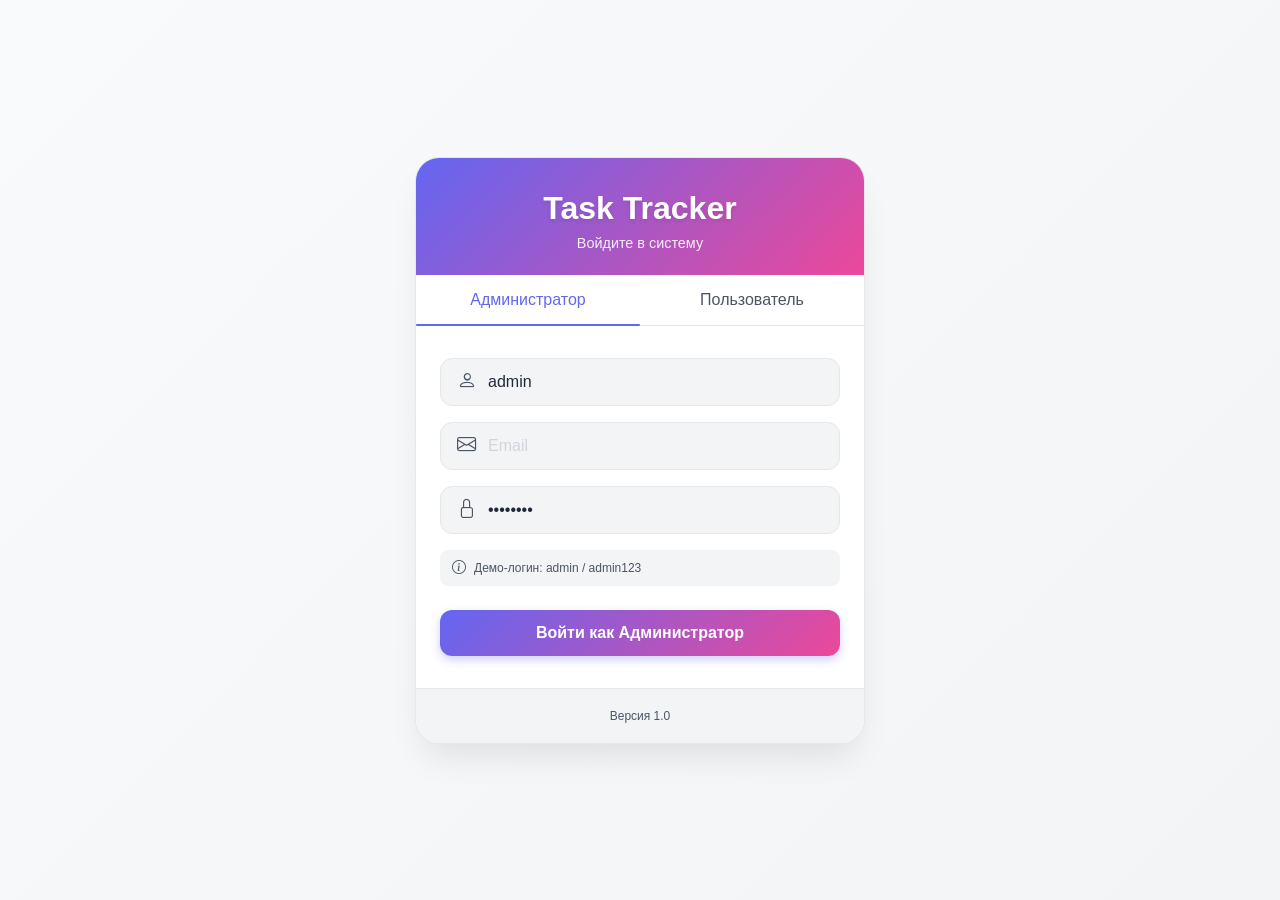
==== commit 68b33317: "Authorization" ====
--- a/Tracker/wwwroot/index.html
+++ b/Tracker/wwwroot/index.html
@@ -26,6 +26,16 @@
                 <input type="text" id="adminLogin" placeholder="Логин" value="admin">
             </div>
             <div class="input-group">
+                <i class="bi bi-envelope"></i>
+                <input type="text" id="adminEmail" list="email-list" placeholder="Email">
+                <datalist id="email-list">
+                    <option value="user@gmail.com">
+                    <option value="name@yandex.ru">
+                    <option value="contact@mail.ru">
+                    <option value="admin@tasktracker.ru">
+                </datalist>
+            </div>
+            <div class="input-group">
                 <i class="bi bi-lock"></i>
                 <input type="password" id="adminPassword" placeholder="Пароль" value="admin123">
             </div>
@@ -33,7 +43,7 @@
                 <i class="bi bi-info-circle"></i>
                 <span>Демо-логин: admin / admin123</span>
             </div>
-            <button class="auth-btn" onclick="login('admin')">Войти как Администратор</button>
+            <button class="auth-btn" onclick="login_adm()">Войти как Администратор</button>
         </div>
 
         <div class="auth-form hidden" id="userForm">
@@ -49,7 +59,8 @@
                 <i class="bi bi-info-circle"></i>
                 <span>Демо-логин: user / user123</span>
             </div>
-            <button class="auth-btn" onclick="login('user')">Войти как Пользователь</button>
+            <button class="auth-btn" onclick="login_user()">Войти как Пользователь</button>
+            <div id="reg" onclick="openRegistrModal()">Зарегистрироваться</div>
         </div>
 
         <div class="auth-footer">
@@ -57,5 +68,39 @@
         </div>
     </div>
 </div>
+<div id="registerModal" class="register-modal" style="display: none;">
+    <div class="register-modal-content">
+        <h3>Регистрация</h3>
+        <div class="input-group" id="regUsernameGroup">
+            <i class="bi bi-person"></i>
+            <input type="text" id="regUsername" placeholder="Логин">
+            <i class="bi bi-exclamation-circle" id="regUsernameIcon" style="display: none; color: red;"></i>
+        </div>
+
+        <div class="input-group" id="regEmailGroup">
+            <i class="bi bi-envelope"></i>
+            <input type="email" id="regEmail" placeholder="Email">
+            <i class="bi bi-exclamation-circle" id="regEmailIcon" style="display: none; color: red;"></i>
+        </div>
+
+        <div class="input-group" id="regPasswordGroup">
+            <i class="bi bi-lock"></i>
+            <input type="password" id="regPassword" placeholder="Пароль">
+            <i class="bi bi-exclamation-circle" id="regPasswordIcon" style="display: none; color: red;"></i>
+        </div>
+
+        <div class="input-group" id="regConfirmPasswordGroup">
+            <i class="bi bi-lock"></i>
+            <input type="password" id="regConfirmPassword" placeholder="Подтвердите пароль">
+            <i class="bi bi-exclamation-circle" id="regConfirmIcon" style="display: none; color: red;"></i>
+        </div>
+        <div class="register-modal-buttons">
+            <button onclick="register()">Зарегистрироваться</button>
+            <button onclick="closeRegistrModal()">Отмена</button>
+        </div>
+    </div>
+</div>
+<script src="main_js/admin.js"></script>
+<script src="main_js/user.js"></script>
 </body>
 </html>
--- a/Tracker/wwwroot/css/main.css
+++ b/Tracker/wwwroot/css/main.css
@@ -232,3 +232,113 @@
         font-size: 0.9rem;
     }
 }
+#reg{
+    text-align: center;
+    margin-top: 10px;
+    color: #6366f1;
+    text-decoration: none;
+    font-size: 0.9rem;
+    transition: all 0.3s ease;
+}
+#reg:hover {
+    color: #4f46e5;
+    font-size: 1rem;
+    text-decoration: underline;
+    transform: scale(1.05);
+    cursor: pointer;
+}
+.register-modal {
+    position: fixed;
+    top: 0;
+    left: 0;
+    width: 100%;
+    height: 100%;
+    background: rgba(0, 0, 0, 0.5);
+    display: flex;
+    align-items: center;
+    justify-content: center;
+    z-index: 1001;
+}
+
+.register-modal-content {
+    background: white;
+    border-radius: 24px;
+    width: 400px;
+    max-width: 90%;
+    padding: 32px;
+    box-shadow: 0 20px 35px -10px rgba(0, 0, 0, 0.2);
+}
+
+.register-modal-content h3 {
+    margin-bottom: 24px;
+    font-size: 1.5rem;
+    text-align: center;
+}
+
+.register-modal-buttons {
+    display: flex;
+    gap: 12px;
+    margin-top: 24px;
+}
+
+.register-modal-buttons button {
+    flex: 1;
+    padding: 12px;
+    border: none;
+    border-radius: 12px;
+    font-weight: 600;
+    cursor: pointer;
+}
+
+.register-modal-buttons button:first-child {
+    background: var(--primary);
+    color: white;
+}
+
+.register-modal-buttons button:last-child {
+    background: var(--gray-200);
+    color: var(--gray-800);
+}
+.input-group.error {
+    border-color: red;
+    background: #fff5f5;
+}
+/* Правая часть хедера */
+.header-right {
+    position: absolute;
+    top: 20px;
+    right: 20px;
+    display: flex;
+    align-items: center;
+    gap: 15px;
+}
+
+.user-name {
+    font-size: 0.9rem;
+    color: var(--gray-600);
+    background: var(--gray-100);
+    padding: 6px 12px;
+    border-radius: 20px;
+}
+
+.logout-btn {
+    background: var(--danger);
+    color: white;
+    border: none;
+    padding: 6px 16px;
+    border-radius: 20px;
+    cursor: pointer;
+    font-size: 0.85rem;
+    transition: all 0.2s;
+}
+
+.logout-btn:hover {
+    background: #dc2626;
+    transform: translateY(-1px);
+}
+
+/* Если хедер не позиционирован, добавь */
+body {
+    position: relative;
+}
+
